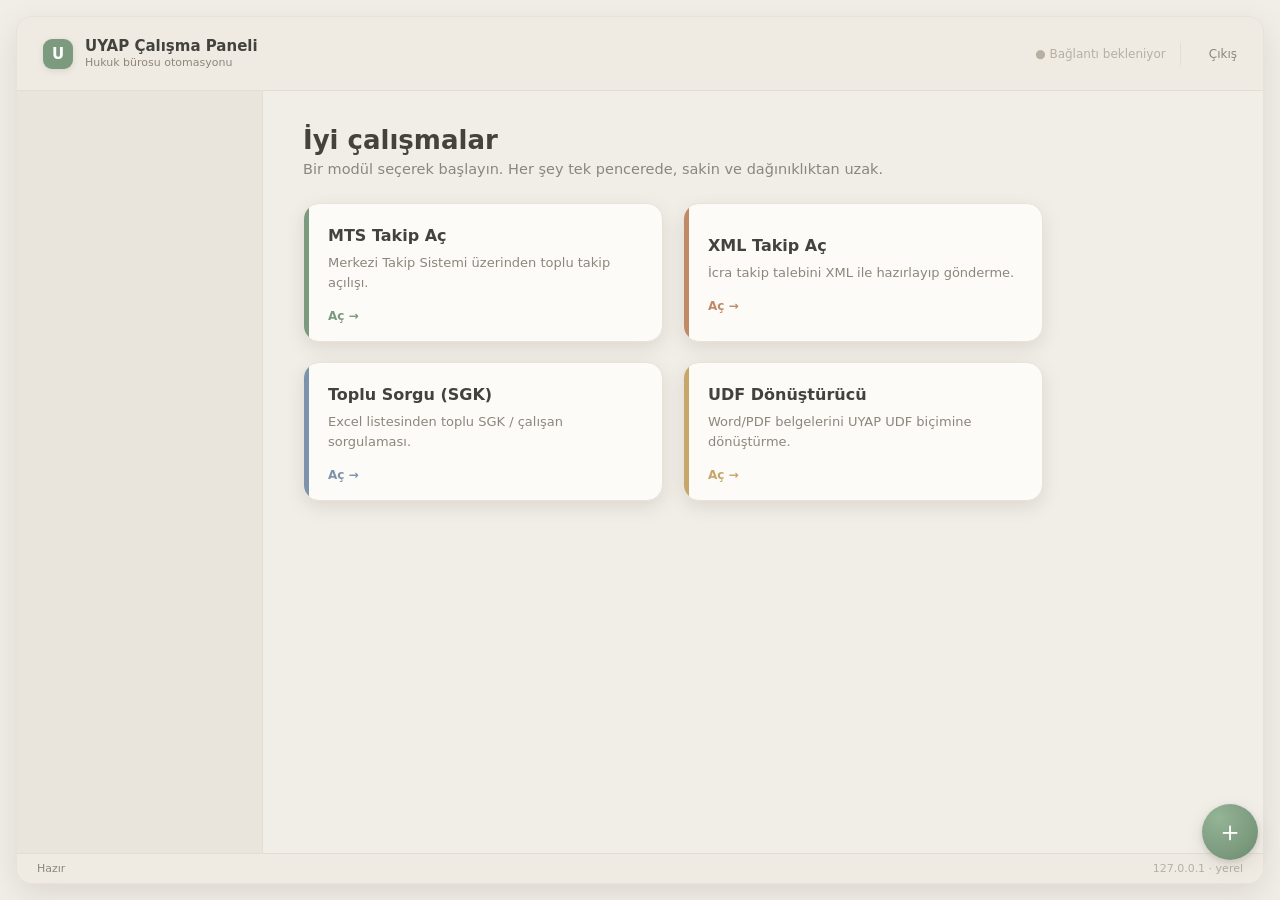
==== Panel/web/index.html @ 55a2fcea "Başlangıç yedeği: Evrak önbellek sistemine (Faz 1) geçmeden önce mevcut çalışan halin kaydı. Bu comm" ====
<!DOCTYPE html>
<html lang="tr">
<head>
<meta charset="utf-8">
<meta name="viewport" content="width=device-width, initial-scale=1">
<title>UYAP Çalışma Paneli</title>
<link rel="stylesheet" href="static/style.css">
</head>
<body>

<!-- ── Üst başlık ── -->
<div class="window">
<header class="topbar">
  <div class="brand">
    <span class="mark">U</span>
    <span class="brand-text">
      <b>UYAP Çalışma Paneli</b>
      <small>Hukuk bürosu otomasyonu</small>
    </span>
  </div>
  <div class="top-right">
    <span class="conn-chip" id="conn-chip">● Bağlantı bekleniyor</span>
    <span class="top-sep"></span>
    <span class="top-user" id="top-user"></span>
    <a class="top-logout" id="logout">Çıkış</a>
  </div>
</header>

<div class="app">
  <!-- ── Sol gezinme (katlanır ağaç) ──
       İçeriği app.js mağaza kataloğundan DİNAMİK kurar: sahip olunan app
       yaprakları (üstte, gruplara yerleşir) + çekirdek üçlü (altta, her zaman:
       UYAP Bağlantısı, Uygulama Mağazası, Ayarlar). Masaüstüyle aynı sahiplik
       dosyasını paylaşır. -->
  <aside class="sidebar">
    <nav class="nav" id="nav"></nav>
  </aside>

  <!-- ── İçerik ── -->
  <main class="content">

    <!-- Pano -->
    <section class="panel active" data-panel="pano">
      <h1 class="h1">İyi çalışmalar</h1>
      <p class="sub">Bir modül seçerek başlayın. Her şey tek pencerede, sakin ve dağınıklıktan uzak.</p>
      <div class="cards">
        <button class="card accent-sage" data-target="mts">
          <h3>MTS Takip Aç</h3>
          <p>Merkezi Takip Sistemi üzerinden toplu takip açılışı.</p>
          <span class="open">Aç →</span>
        </button>
        <button class="card accent-clay" data-target="xml">
          <h3>XML Takip Aç</h3>
          <p>İcra takip talebini XML ile hazırlayıp gönderme.</p>
          <span class="open">Aç →</span>
        </button>
        <button class="card accent-blue" data-target="sgk">
          <h3>Toplu Sorgu (SGK)</h3>
          <p>Excel listesinden toplu SGK / çalışan sorgulaması.</p>
          <span class="open">Aç →</span>
        </button>
        <button class="card accent-gold" data-target="udf">
          <h3>UDF Dönüştürücü</h3>
          <p>Word/PDF belgelerini UYAP UDF biçimine dönüştürme.</p>
          <span class="open">Aç →</span>
        </button>
      </div>
    </section>

    <!-- UYAP Bağlantısı -->
    <section class="panel" data-panel="baglanti">
      <h1 class="h1">UYAP Bağlantısı</h1>
      <p class="sub">E-imza ile UYAP oturumunu paylaşın ya da bir ofise bağlanın.
        Oturum sunucuda 127.0.0.1:8800 üzerinde sunulur.</p>

      <div class="conn-grid">
        <div class="conn-card">
          <span class="legend">Ofis</span>
          <h3>Bağlantı Paylaş</h3>
          <div class="conn-card-body">
            <label>E-imza PIN kodu</label>
            <input type="password" id="conn-pin" autocomplete="off">
            <label style="display:flex;align-items:center;gap:7px;font-size:12px;cursor:pointer;margin-top:2px">
              <input type="checkbox" id="conn-save-pin" style="margin:0">
              PIN'i bu bilgisayarda kaydet — panel açılınca paylaşım otomatik başlasın
            </label>
          </div>
          <div class="conn-card-actions">
            <button class="conn-btn" id="conn-share">Bağlantıyı Paylaş</button>
            <button class="conn-btn ghost" id="conn-share-browser" disabled>Tarayıcıyı Aç (Kendim Gir)</button>
            <div class="conn-status" id="conn-share-status">● Paylaşım durduruldu</div>
          </div>
        </div>

        <div class="conn-card">
          <span class="legend">İstemci</span>
          <h3>Bağlantı Al</h3>
          <div class="conn-card-body">
            <p class="conn-hint">Ofise bağlanmak için kullanın; yerel ya da dış ağ otomatik seçilir.</p>
          </div>
          <div class="conn-card-actions">
            <button class="conn-btn" id="conn-receive">Bağlantıyı Al</button>
            <button class="conn-btn ghost" id="conn-receive-browser" disabled>Tarayıcıyı Aç</button>
            <div class="conn-status" id="conn-receive-status">● Bağlantı yok</div>
          </div>
        </div>
      </div>

      <div class="conn-state" id="conn-state" data-state="idle">
        <span class="conn-state-dot"></span>
        <div class="conn-state-body">
          <strong id="conn-state-title">Bağlantı bekleniyor</strong>
          <span id="conn-state-sub">Paylaşmak ya da bir ofise bağlanmak için yukarıdan bir işlem başlatın.</span>
        </div>
      </div>
    </section>

    <!-- MTS Takip Açma -->
    <section class="panel" data-panel="mts">
      <h1 class="h1">MTS Takip Açma</h1>
      <p class="sub">Merkezi Takip Sistemi üzerinden toplu icra takibi açılışı — panelin
        UYAP bağlantısı üzerinden (tarayıcısız). “UYAP Bağlantısı” (Paylaş/Al) açık olmalıdır.</p>
      <p class="conn-hint" id="mts-conn">● Bağlantı kontrol ediliyor…</p>

      <!-- kaynak (XML/Excel) seçim barı -->
      <div class="sgk-toolbar">
        <label class="conn-btn inline" for="mts-file">📂 XML / Excel Seç</label>
        <input type="file" id="mts-file" accept=".xml,.xlsx,.xls" hidden>
        <button class="conn-btn ghost inline" id="mts-kaldir">Kaldır</button>
        <span class="conn-status" id="mts-kaynak">Henüz dosya seçilmedi.</span>
        <span class="conn-status" id="mts-ozet" style="margin-left:auto"></span>
      </div>

      <!-- mod + il/adliye + dayanak -->
      <div class="conn-card mts-ayar">
        <span class="legend">Çalışma Modu</span>
        <div class="mts-modlar" id="mts-modlar">
          <label class="icra-radio"><input type="radio" name="mts-mod" value="yok" checked> ⚡ Otomatik</label>
          <label class="icra-radio"><input type="radio" name="mts-mod" value="tek_tek"> 👁 Tek Tek Onay</label>
          <label class="icra-radio"><input type="radio" name="mts-mod" value="toplu"> 🗂 Toplu Onay</label>
        </div>
        <div class="icra-row" style="margin-top:10px">
          <label class="icra-k">İl</label>
          <input type="text" id="mts-il" class="icra-inp" value="İzmir">
          <label class="icra-k">Adliye</label>
          <input type="text" id="mts-adliye" class="icra-inp" value="İzmir">
          <label class="conn-btn ghost inline" for="mts-dayanak-file">📁 Dayanak PDF’leri</label>
          <input type="file" id="mts-dayanak-file" accept=".pdf" multiple hidden>
          <span class="conn-status" id="mts-dayanak"></span>
        </div>
        <div class="sgk-toolbar" style="margin-top:10px">
          <button class="conn-btn inline" id="mts-baslat" disabled>▶ Seçili Takipleri Aç</button>
          <button class="conn-btn ghost inline" id="mts-durdur" disabled>⏹ Durdur</button>
          <span class="conn-status" id="mts-durum"></span>
        </div>
      </div>

      <!-- onay çubuğu (tek_tek / toplu) -->
      <div class="conn-card mts-onay" id="mts-onay" hidden>
        <div id="mts-onay-mesaj" class="mts-onay-mesaj"></div>
        <div id="mts-onay-btns" class="mts-onay-btns"></div>
      </div>

      <!-- üç sütun -->
      <div class="mts-cols">
        <div class="conn-card mts-col">
          <h3>🧾 Alacaklılar & Vekaletler</h3>
          <p class="conn-hint">Satıra tıkla → vekalet ata.</p>
          <table class="sgk-table mts-tv"><thead><tr><th>Alacaklı</th><th>Tk</th><th>Vekalet</th><th>Day.</th></tr></thead>
            <tbody id="mts-alacakli"></tbody></table>
        </div>
        <div class="conn-card mts-col">
          <h3 id="mts-bekleyen-baslik">⏳ Bekleyen (0)</h3>
          <div class="sgk-toolbar" style="margin:0 0 6px">
            <button class="conn-btn ghost inline" id="mts-hepsi">☑ Hepsi</button>
            <button class="conn-btn ghost inline" id="mts-hicbiri">☐ Hiçbiri</button>
          </div>
          <table class="sgk-table mts-tv"><thead><tr><th>✓</th><th>Takip</th></tr></thead>
            <tbody id="mts-bekleyen"></tbody></table>
        </div>
        <div class="conn-card mts-col">
          <h3 id="mts-acilan-baslik">✓ Açılan (0)</h3>
          <p class="conn-hint">Açıldıkça/atlandıkça buraya geçer.</p>
          <table class="sgk-table mts-tv"><thead><tr><th>Durum</th><th>Takip</th></tr></thead>
            <tbody id="mts-acilan"></tbody></table>
        </div>
      </div>

      <!-- detay -->
      <div class="conn-card mts-detay">
        <h3 id="mts-detay-baslik">Takip Ayrıntısı</h3>
        <div id="mts-detay-bilgi" class="mts-detay-bilgi">Bir takip seçin.</div>
        <div class="mts-detay-tablolar">
          <div>
            <b>Borçlular</b>
            <table class="sgk-table mts-tv"><thead><tr><th>Ad</th><th>Soyad</th><th>Kimlik/Vergi</th></tr></thead>
              <tbody id="mts-borclu"></tbody></table>
          </div>
          <div>
            <b>Alacak Kalemleri</b>
            <table class="sgk-table mts-tv"><thead><tr><th>Alacak Adı</th><th>Tutar</th><th>Faiz Oranı</th><th>Faiz Türü</th></tr></thead>
              <tbody id="mts-kalem"></tbody></table>
          </div>
        </div>
      </div>

      <div class="logbox" id="mts-log"></div>
    </section>

    <section class="panel" data-panel="xml"></section>

    <!-- İcra · Dosyalarım (Dosya Sorgulama) -->
    <section class="panel" data-panel="icra_dosyalarim">
      <h1 class="h1">İcra · Dosyalarım</h1>
      <p class="sub">UYAP Dosya Sorgulama (İcra · İcra Dairesi). İstekler yerel ofis
        bağlantısı üzerinden gönderilir; “UYAP Bağlantısı” açık olmalıdır.</p>

      <!-- üst kriter çubuğu: Durum + Açılış Tarih Aralığı -->
      <div class="conn-card icra-criteria">
        <div class="icra-row">
          <label class="icra-k">Durum</label>
          <select id="icra-durum"></select>
          <label class="icra-k">Açılış Tarihi</label>
          <input type="text" id="icra-tarih-bas" class="icra-inp" placeholder="GG.AA.YYYY">
          <span class="icra-dash">–</span>
          <input type="text" id="icra-tarih-bit" class="icra-inp" placeholder="GG.AA.YYYY">
        </div>

        <!-- Taraf ile Ara (gerçek kişi / kurum) -->
        <div class="icra-row icra-taraf">
          <label class="icra-k">Taraf ile Ara</label>
          <label class="icra-radio"><input type="radio" name="icra-taraf-tur" value="gercek" checked> Gerçek Kişi</label>
          <label class="icra-radio"><input type="radio" name="icra-taraf-tur" value="kurum"> Kurum</label>
          <span class="icra-taraf-grp" id="icra-taraf-kisi">
            <input type="text" id="icra-taraf-ad" class="icra-inp" placeholder="Ad">
            <input type="text" id="icra-taraf-soyad" class="icra-inp" placeholder="Soyad">
            <input type="text" id="icra-taraf-tckn" class="icra-inp" placeholder="TCKN">
          </span>
          <span class="icra-taraf-grp" id="icra-taraf-kurum" hidden>
            <input type="text" id="icra-taraf-kurum-ad" class="icra-inp wide" placeholder="Kurum Adı">
            <input type="text" id="icra-taraf-vergi" class="icra-inp" placeholder="Vergi No">
            <input type="text" id="icra-taraf-mersis" class="icra-inp" placeholder="MERSİS">
          </span>
        </div>
      </div>

      <div class="sgk-toolbar">
        <button class="conn-btn inline" id="icra-sorgula">Sorgula</button>
        <button class="conn-btn ghost inline" id="icra-temizle">Temizle</button>
        <span class="conn-status" id="icra-status"></span>
        <span class="conn-status" id="icra-sayac" style="margin-left:auto"></span>
      </div>

      <p class="conn-hint">Başlık altındaki kutulara yazarak sonuçları anında daraltın;
        Enter ya da “Sorgula” ile UYAP’tan yeniden çekersiniz.</p>

      <div class="sgk-tablewrap">
        <table class="sgk-table" id="icra-table">
          <thead>
            <tr id="icra-head"></tr>
            <tr id="icra-filter-row"></tr>
          </thead>
          <tbody id="icra-body"></tbody>
        </table>
      </div>

      <div class="logbox" id="icra-log"></div>
    </section>

    <!-- UYAP Oturum Kaydı (Logger) -->
    <section class="panel" data-panel="logger">
      <h1 class="h1">UYAP Oturum Kaydı</h1>
      <p class="sub">Tarayıcı, panelin açtığı UYAP bağlantısına bağlanır (ayrı giriş gerekmez).
        UYAP’ı normal kullandıkça tüm tıklamalar ve ağ trafiği kaydedilir — endpoint
        çözümlemesi ve modül üretimi için.</p>

      <div class="sgk-toolbar">
        <button class="conn-btn inline" id="lg-baslat">Başlat</button>
        <button class="conn-btn ghost inline" id="lg-durdur" disabled>Durdur</button>
        <button class="conn-btn ghost inline" id="lg-temizle">Günlüğü Temizle</button>
        <span class="conn-status" id="lg-durum">● Hazır</span>
      </div>

      <div class="lg-tabs">
        <button class="lg-tab active" data-tab="gunluk">Canlı Günlük</button>
        <button class="lg-tab" data-tab="inceleme">Endpoint İnceleme</button>
      </div>

      <!-- Canlı Günlük -->
      <div class="lg-pane" data-pane="gunluk">
        <div class="logbox" id="lg-log" style="min-height:280px"></div>
        <p class="conn-hint" id="lg-klasor"></p>
      </div>

      <!-- Endpoint İnceleme -->
      <div class="lg-pane" data-pane="inceleme" hidden>
        <div class="sgk-toolbar">
          <button class="conn-btn ghost inline" id="lg-yenile">Yenile</button>
          <button class="conn-btn ghost inline" id="lg-sifirla">Kayıtları Sıfırla</button>
          <button class="conn-btn inline" id="lg-session">Tüm session’u modüle çevir</button>
        </div>
        <div class="lg-inceleme">
          <div class="conn-card lg-eplist">
            <b>Yakalanan Endpointler</b>
            <ul id="lg-ep-list"></ul>
          </div>
          <div class="lg-detay">
            <p class="conn-hint">İSTEK — kullanıcı ne verir? (Kova’ya tıkla: 🔒↔✏️↔⚙️ · Parametre’ye tıkla: adlandır)</p>
            <div class="sgk-tablewrap">
              <table class="sgk-table" id="lg-istek"><thead><tr id="lg-istek-head"></tr></thead><tbody id="lg-istek-body"></tbody></table>
            </div>
            <p class="conn-hint" style="margin-top:10px">YANIT — modül ekranında ne gösterilsin? (Göster’e tıkla: ☑↔☐ · Başlık’a tıkla: yeniden adlandır)</p>
            <div class="sgk-tablewrap">
              <table class="sgk-table" id="lg-yanit"><thead><tr><th>Yanıt Alanı</th><th>Örnek Değer</th><th>Göster?</th><th>Ekran Başlığı</th></tr></thead><tbody id="lg-yanit-body"></tbody></table>
            </div>
            <div class="sgk-toolbar" style="margin-top:10px">
              <button class="conn-btn inline" id="lg-uret" disabled>Bu endpoint’ten taslak üret</button>
              <span class="conn-status" id="lg-uret-durum"></span>
            </div>
          </div>
        </div>
      </div>
    </section>

    <section class="panel" data-panel="dava"></section>
    <section class="panel" data-panel="arabuluculuk"></section>
    <section class="panel" data-panel="rapor_performans"></section>
    <section class="panel" data-panel="rapor_gelismeler"></section>
    <section class="panel" data-panel="rapor_toplu"></section>
    <section class="panel" data-panel="grup_olustur"></section>
    <section class="panel" data-panel="grup_duzenle"></section>
    <section class="panel" data-panel="bana_atanan"></section>
    <section class="panel" data-panel="benim_atadiklarim"></section>

    <!-- SGK Sorgu -->
    <section class="panel" data-panel="sgk">
      <h1 class="h1">SGK Sorgu</h1>
      <p class="sub">Excel listesindeki dosyalar için toplu SGK sorgusu. Sonuçlar kök dosyaya
        değil, sunucuda “…_yapilanlar.xlsx” dosyasına yazılır; “İndir” ile alabilirsiniz.
        UYAP istekleri için “UYAP Bağlantısı” açık olmalı.</p>

      <div class="sgk-toolbar">
        <label class="conn-btn inline" for="sgk-file">Excel Yükle</label>
        <input type="file" id="sgk-file" accept=".xlsx,.xlsm" hidden>
        <button class="conn-btn ghost inline" id="sgk-start" disabled>Sorgula</button>
        <button class="conn-btn ghost inline" id="sgk-retry" disabled>Hatalıları Tekrar Dene</button>
        <button class="conn-btn ghost inline" id="sgk-pause" disabled>Duraklat</button>
        <button class="conn-btn ghost inline" id="sgk-stop" disabled>Durdur</button>
        <a class="conn-btn ghost inline" id="sgk-download" href="api/sgk/download">İndir</a>
        <span class="conn-status" id="sgk-status"></span>
      </div>

      <div class="sgk-queries" id="sgk-queries"></div>

      <div class="sgk-filter">
        <input type="text" id="sgk-filter" placeholder="Filtre (içerir)…">
      </div>

      <div class="sgk-main">
        <div class="sgk-tablewrap">
          <table class="sgk-table" id="sgk-table">
            <thead><tr id="sgk-head"></tr></thead>
            <tbody id="sgk-body"></tbody>
          </table>
        </div>
        <div class="sgk-detail">
          <div class="detail-title">Hücre Detayı (hücreye tıklayın)</div>
          <pre id="sgk-detail"></pre>
        </div>
      </div>

      <div class="logbox" id="sgk-log"></div>
    </section>

    <!-- UDF İşlemleri -->
    <section class="panel" data-panel="udf">
      <div class="udf-head">
        <div>
          <h1 class="h1">UDF İşlemleri</h1>
          <p class="sub">Word/PDF belgelerini UYAP UDF biçimine dönüştürün ya da hazır bir UDF'i
            e-imza ile imzalayın. İmzalama, e-imza kartının sunucu makinesinde takılı olmasını gerektirir.</p>
        </div>
        <button class="conn-btn ghost inline" id="udf-card-open">⚙ Akıllı Kart Ayarları</button>
      </div>

      <div class="conn-grid">
        <!-- Sol kart: Dönüştür (+imzala) -->
        <div class="conn-card">
          <span class="legend">Belge → UDF</span>
          <h3>Dönüştür</h3>
          <label>Giriş belgesi (.docx, .doc, .pdf)</label>
          <input type="file" id="udf-file" accept=".docx,.doc,.pdf">
          <p class="conn-hint" id="udf-fileinfo">Dosya seçilmedi.</p>
          <div class="udf-actions">
            <button class="conn-btn inline" id="udf-sign">Dönüştür ve İmzala</button>
            <button class="conn-btn ghost inline" id="udf-convert">Sadece Dönüştür</button>
          </div>
        </div>

        <!-- Sağ kart: hazır UDF'i imzala (sürükle-bırak) -->
        <div class="conn-card">
          <span class="legend">Hazır UDF</span>
          <h3>İmzala</h3>
          <div class="drop-zone" id="udf-drop">
            <input type="file" id="udf-sign-file" accept=".udf" hidden>
            <span class="drop-ico">⤓</span>
            <span class="drop-text" id="udf-drop-text">UDF dosyasını buraya sürükleyin<br>veya tıklayıp seçin</span>
          </div>
          <div class="udf-actions">
            <button class="conn-btn inline" id="udf-signudf">UDF'i İmzala</button>
          </div>
        </div>
      </div>

      <div class="section-head">
        <h3 class="block-title">İşlem Günlüğü ve Doğrulama Raporu</h3>
        <button class="link-btn" id="udf-clear">Temizle</button>
      </div>
      <div class="logbox" id="udf-log"></div>
      <span class="conn-status" id="udf-status"></span>
    </section>

    <!-- Uygulama Mağazası -->
    <section class="panel" data-panel="magaza">
      <div class="panel-head">
        <h1 class="h1">Uygulama Mağazası</h1>
      </div>
      <p class="sub">İhtiyacınız olan özelliği etkinleştirin; sol menüye anında eklenir.
        İstemediğinizde kaldırın — çekirdek (UYAP Bağlantısı, Mağaza, Ayarlar) her zaman
        kalır. Etkinleştirme masaüstü uygulamayla paylaşılır.</p>
      <div class="store-grid" id="store-grid"></div>
    </section>

    <!-- Ayarlar -->
    <section class="panel" data-panel="ayarlar">
      <div class="panel-head">
        <h1 class="h1">Ayarlar</h1>
      </div>
      <p class="sub">Tercihler bu bilgisayarda güvenle saklanır ve masaüstü uygulamayla paylaşılır.</p>

      <div class="conn-card set-card">
        <span class="legend">Bağlantı</span>
        <h3>Program açıldığında UYAP bağlantısı</h3>
        <p class="conn-hint">Giriş yaptığınızda otomatik olarak hangi bağlantının kurulacağını seçin.</p>

        <div class="set-options" id="set-auto">
          <label class="set-opt">
            <input type="radio" name="auto_connect" value="off">
            <span class="set-opt-body">
              <b>Kapalı</b>
              <small>Giriş yaptığınızda bağlantı kurulmaz; gerektiğinde elle başlatırsınız.</small>
            </span>
          </label>
          <label class="set-opt">
            <input type="radio" name="auto_connect" value="share">
            <span class="set-opt-body">
              <b>Bağlantıyı Paylaş (Ofis · e-imza)</b>
              <small>Girişte e-imza oturumu paylaşılır. Kayıtlı E-imza PIN kodu gerekir
                (UYAP Bağlantısı ekranında bir kez kaydedilir).</small>
            </span>
          </label>
          <label class="set-opt">
            <input type="radio" name="auto_connect" value="receive">
            <span class="set-opt-body">
              <b>Bağlantıyı Al (İstemci)</b>
              <small>Girişte ofise istemci olarak bağlanılır. PIN gerekmez.</small>
            </span>
          </label>
        </div>
        <span class="conn-status" id="set-status"></span>
      </div>
    </section>

  </main>
</div>

<!-- ── Durum çubuğu ── -->
<footer class="statusbar">
  <span id="status">Hazır</span>
  <span class="muted">127.0.0.1 · yerel</span>
</footer>

<!-- ── Akıllı Kart Ayarları (açılır pencere / modal) ── -->
<div class="modal-overlay" id="udf-card-modal" hidden>
  <div class="modal-card">
    <span class="legend">E-İmza</span>
    <h3>Akıllı Kart Ayarları</h3>
    <p class="conn-hint">İmzalama işlemleri için PKCS#11 sürücüsü ve kart PIN'i.</p>
    <label>PKCS#11 DLL yolu</label>
    <input type="text" id="udf-dll" list="udf-dll-list" placeholder="otomatik bulunur" autocomplete="off">
    <datalist id="udf-dll-list"></datalist>
    <label>Kart PIN kodu</label>
    <input type="password" id="udf-pin" autocomplete="off">
    <div class="modal-actions">
      <button class="conn-btn ghost inline" id="udf-card-close">Kapat</button>
      <button class="conn-btn inline" id="udf-card-ok">Tamam</button>
    </div>
  </div>
</div>

<!-- ── Sağ alt hızlı menü: ana topa tıkla → 4 renkli kısayol topu açılır ── -->
<div id="fab" aria-label="Hızlı menü">
  <button class="fab-item i1 c1" type="button" data-act="1" title="Kısayol 1">
    <span class="ico">①</span><span class="lbl">Kısayol 1</span></button>
  <button class="fab-item i2 c2" type="button" data-act="2" title="Kısayol 2">
    <span class="ico">②</span><span class="lbl">Kısayol 2</span></button>
  <button class="fab-item i3 c3" type="button" data-act="3" title="Kısayol 3">
    <span class="ico">③</span><span class="lbl">Kısayol 3</span></button>
  <button class="fab-item i4 c4" type="button" data-act="4" title="Kısayol 4">
    <span class="ico">④</span><span class="lbl">Kısayol 4</span></button>
  <button class="fab-main" id="fab-main" type="button" aria-expanded="false" aria-label="Menü">
    <span class="ico">＋</span></button>
</div>
</div>

<script>
  // Sağ alt hızlı menü (FAB). Kısayol eylemleri şimdilik YER TUTUCUDUR;
  // her topun işini aşağıdaki "fabActions" içine yazın.
  (function () {
    var fab = document.getElementById("fab");
    var mainBtn = document.getElementById("fab-main");
    if (!fab || !mainBtn) return;

    var fabActions = {
      "1": function () { console.log("[kısayol 1] tıklandı"); },
      "2": function () { console.log("[kısayol 2] tıklandı"); },
      "3": function () { console.log("[kısayol 3] tıklandı"); },
      "4": function () { console.log("[kısayol 4] tıklandı"); }
    };

    function closeFab() {
      fab.classList.remove("open");
      mainBtn.setAttribute("aria-expanded", "false");
    }
    mainBtn.addEventListener("click", function (e) {
      e.stopPropagation();
      var open = fab.classList.toggle("open");
      mainBtn.setAttribute("aria-expanded", open ? "true" : "false");
    });
    Array.prototype.forEach.call(fab.querySelectorAll(".fab-item"), function (btn) {
      btn.addEventListener("click", function (e) {
        e.stopPropagation();
        var act = btn.getAttribute("data-act");
        if (fabActions[act]) { try { fabActions[act](); } catch (err) { console.error(err); } }
        closeFab();
      });
    });
    document.addEventListener("click", function (e) { if (!fab.contains(e.target)) closeFab(); });
    document.addEventListener("keydown", function (e) { if (e.key === "Escape") closeFab(); });
  })();
</script>

<script src="static/app.js"></script>
<script src="static/conn.js"></script>
<script src="static/udf.js"></script>
<script src="static/sgk.js"></script>
<script src="static/icra.js"></script>
<script src="static/mts.js"></script>
<script src="static/logger.js"></script>
<script src="static/uretilmis.js"></script>
<script src="static/settings.js"></script>
</body>
</html>
---- Panel/web/static/style.css ----
/* ─────────────────────────────────────────────────────────────
   UYAP Çalışma Paneli — web kabuğu
   Sakin, ılık-nötr zemin + soft renkli vurgular. Masaüstü paletiyle birebir.
   ───────────────────────────────────────────────────────────── */
:root{
  --bg:#F1EEE8; --sidebar:#EAE5DC; --header:#EFEBE3; --card:#FCFBF8;
  --card-edge:#E8E2D7; --shadow:rgba(96,86,66,.14);
  --ink:#43423D; --ink-soft:#8C867B; --ink-faint:#B6AFA2; --line:#E3DDD2;
  --sage:#7C9A7E; --sage-dk:#5E7D63; --sage-tint:#E4EBE0;
  --clay:#C18A66; --blue:#7C93AB; --gold:#C8A66A;
  --radius:16px;
}
*{box-sizing:border-box}
html,body{margin:0;height:100%}
body{
  background:var(--bg); color:var(--ink);
  font-family:"Segoe UI",system-ui,-apple-system,"Helvetica Neue",sans-serif;
  font-size:14px; display:flex; flex-direction:column; min-height:100vh;
  padding:16px;
}
body.login-body{padding:0}
button{font-family:inherit;cursor:pointer}
.window{
  display:flex; flex-direction:column; flex:1; min-height:0;
  background:var(--bg); border-radius:var(--radius); overflow:hidden;
  border:1px solid var(--card-edge); box-shadow:0 10px 30px var(--shadow);
  position:relative;
}

/* ── Üst başlık ── */
.topbar{
  display:flex;align-items:center;justify-content:space-between;
  height:74px;padding:0 26px;background:var(--header);
  border-bottom:1px solid var(--line);flex:none;
}
.brand{display:flex;align-items:center;gap:12px}
.mark{
  width:30px;height:30px;border-radius:9px;background:var(--sage);
  color:#fff;font-weight:600;display:flex;align-items:center;justify-content:center;
  font-size:15px;box-shadow:0 2px 6px var(--shadow);
}
.brand-text{display:flex;flex-direction:column;line-height:1.25}
.brand-text b{font-size:15px;font-weight:600}
.brand-text small{font-size:11px;color:var(--ink-soft)}
.conn-chip{font-size:12px;color:var(--gold)}
.top-right{display:flex;align-items:center;gap:14px}
.top-sep{width:1px;height:22px;background:var(--line)}
.top-user{font-size:13px;font-weight:600;color:var(--ink)}
.top-logout{font-size:12px;color:var(--ink-soft);cursor:pointer}
.top-logout:hover{color:var(--clay)}

/* ── Düzen ── */
.app{display:flex;flex:1;min-height:0}
.sidebar{
  width:246px;flex:none;background:var(--sidebar);
  border-right:1px solid var(--line);padding:14px 8px;overflow-y:auto;
}
.content{flex:1;min-width:0;overflow-y:auto;padding:34px 40px}

/* ── Gezinme (katlanır ağaç) — gruplar ve yapraklar aynı belirginlikte ── */
.nav{display:flex;flex-direction:column;gap:0;padding-bottom:14px}
.nav button{font-family:inherit}
.nav-item,.nav-group{
  display:flex;align-items:center;gap:11px;width:100%;text-align:left;
  background:none;border:none;border-left:3px solid transparent;cursor:pointer;
  color:var(--ink);font-size:14px;padding:6px 14px;
  border-radius:9px;transition:background .12s,color .12s;
}
.nav-item .dot,.nav-group .dot{
  width:8px;height:8px;border-radius:50%;background:var(--accent);
  flex:none;opacity:.9;
}
.nav-item:hover,.nav-group:hover{background:var(--card)}
.nav-item.active{
  background:var(--sage-tint);color:var(--sage-dk);font-weight:600;
  border-left-color:var(--accent);border-radius:0 9px 9px 0;
}
.chev{
  margin-left:auto;width:0;height:0;flex:none;opacity:.5;
  border-left:5px solid currentColor;border-top:4px solid transparent;
  border-bottom:4px solid transparent;transform:rotate(90deg);transition:transform .12s;
}
.nav-group.collapsed .chev{transform:rotate(0deg)}
.nav-children{display:flex;flex-direction:column;gap:0;padding-left:15px}
.nav-children.collapsed{display:none}

/* ── Sayfa başlığı ── */
.h1{font-size:26px;font-weight:600;margin:0 0 6px}
.sub{color:var(--ink-soft);font-size:14.5px;margin:0 0 26px}

/* ── Paneller ── */
.panel{display:none}
.panel.active{display:block;animation:fade .18s ease}
@keyframes fade{from{opacity:0;transform:translateY(4px)}to{opacity:1;transform:none}}

/* ── Kartlar ── */
.cards{display:grid;grid-template-columns:repeat(2,minmax(0,360px));gap:20px}
.card{
  position:relative;text-align:left;background:var(--card);
  border:1px solid var(--card-edge);border-radius:var(--radius);
  padding:22px 24px 18px;overflow:hidden;
  box-shadow:0 6px 18px var(--shadow);transition:transform .12s,box-shadow .12s;
}
.card::before{
  content:"";position:absolute;left:0;top:0;bottom:0;width:5px;
  background:var(--accent);border-radius:var(--radius) 0 0 var(--radius);
}
.card:hover{transform:translateY(-2px);box-shadow:0 10px 24px var(--shadow)}
.card h3{margin:0 0 8px;font-size:16px;font-weight:600;color:var(--ink)}
.card p{margin:0 0 16px;font-size:13px;color:var(--ink-soft);line-height:1.5}
.card .open{font-size:12px;color:var(--accent);font-weight:600}
.accent-sage{--accent:var(--sage)} .accent-clay{--accent:var(--clay)}
.accent-blue{--accent:var(--blue)} .accent-gold{--accent:var(--gold)}

/* ── Boş-durum ── */
.empty{display:flex;flex-direction:column;align-items:center;justify-content:center;
  text-align:center;padding:70px 20px;color:var(--ink-soft)}
.empty .glyph{width:64px;height:64px;border-radius:50%;background:var(--sage-tint);
  display:flex;align-items:center;justify-content:center;margin-bottom:16px}
.empty .glyph i{width:16px;height:16px;border-radius:50%;background:var(--sage)}
.empty b{color:var(--ink);font-size:15px;font-weight:600;margin-bottom:6px}
.empty p{margin:0;max-width:440px;line-height:1.55;font-size:13.5px}
.panel-head{border-bottom:1px solid var(--line);padding-bottom:16px;margin-bottom:8px}

/* ── Durum çubuğu ── */
.statusbar{
  display:flex;align-items:center;justify-content:space-between;
  height:30px;padding:0 20px;background:var(--header);
  border-top:1px solid var(--line);font-size:11px;color:var(--ink-soft);flex:none;
}
.statusbar .muted{color:var(--ink-faint)}

/* ── UYAP Bağlantısı modülü ── */
.conn-grid{display:grid;grid-template-columns:1fr 1fr;gap:18px;margin-bottom:8px;
  align-items:stretch}
.conn-card{background:var(--card);border:1px solid var(--card-edge);
  border-radius:var(--radius);padding:20px 22px;box-shadow:0 6px 18px var(--shadow);
  display:flex;flex-direction:column}
/* Üst içerik (girdi / açıklama) değişken yükseklikte olsa da, alt aksiyon
   bloğu iki kartta da aynı hizada dursun diye gövde esner, aksiyonlar dibe iner. */
.conn-card-body{flex:1 1 auto}
.conn-card-actions{margin-top:auto}
.conn-card .legend{display:inline-block;font-size:11px;color:var(--sage-dk);
  background:var(--sage-tint);padding:3px 10px;border-radius:999px;margin-bottom:12px}
.conn-card h3{margin:0 0 14px;font-size:15px;font-weight:600;color:var(--ink)}
.conn-card label{display:block;font-size:12px;color:var(--ink-soft);margin:0 0 5px}
.conn-card input{width:100%;background:#fff;border:1px solid var(--line);border-radius:9px;
  color:var(--ink);font-size:14px;padding:9px 12px;outline:none;margin-bottom:13px;
  transition:border-color .12s,box-shadow .12s}
.conn-card input:focus{border-color:var(--sage);box-shadow:0 0 0 3px var(--sage-tint)}
.conn-card input:disabled{background:var(--bg);color:var(--ink-faint)}
.conn-hint{color:var(--ink-soft);font-size:13px;line-height:1.55;margin:0 0 16px}
.conn-btn{width:100%;background:var(--sage);color:#fff;border:none;border-radius:11px;
  padding:11px;font-size:13.5px;font-weight:600;cursor:pointer;margin-bottom:8px;
  box-shadow:0 2px 6px var(--shadow);transition:background .12s,box-shadow .12s}
.conn-btn:hover{background:var(--sage-dk);box-shadow:0 3px 9px var(--shadow)}
.conn-btn.stop{background:var(--clay)}.conn-btn.stop:hover{background:#a9744f}
.conn-btn.ghost{background:var(--card);border:1px solid var(--line);color:var(--ink-soft);
  box-shadow:0 1px 4px var(--shadow)}
.conn-btn.ghost:hover{border-color:var(--sage);color:var(--ink);background:var(--sage-tint)}
.conn-btn.ghost:disabled{opacity:.5;cursor:default;border-color:var(--line);color:var(--ink-faint)}
.conn-status{font-size:12.5px;color:var(--ink-faint);margin-top:6px}
.conn-status.on{color:var(--sage-dk)}
.section-head{display:flex;align-items:center;justify-content:space-between;margin:22px 0 8px}
.block-title{margin:0;font-size:14px;font-weight:600;color:var(--ink)}
.link-btn{background:none;border:none;color:var(--ink-soft);font-size:12px;cursor:pointer}
.link-btn:hover{color:var(--clay)}
.logbox{background:#FBFAF7;border:1px solid var(--card-edge);border-radius:10px;
  font-family:Consolas,monospace;font-size:12px;color:var(--ink);padding:12px 14px;
  height:200px;overflow:auto;white-space:pre-wrap}
/* ── Görsel bağlantı durumu (günlük yerine) ── */
.conn-state{display:flex;align-items:center;gap:16px;margin-top:22px;
  padding:18px 22px;background:var(--card);border:1px solid var(--card-edge);
  border-radius:var(--radius);box-shadow:0 6px 18px var(--shadow);
  transition:border-color .3s,background .3s}
.conn-state-dot{width:14px;height:14px;border-radius:50%;flex:none;
  background:var(--ink-faint);transition:background .3s}
.conn-state-body{display:flex;flex-direction:column;gap:3px}
.conn-state-body strong{font-size:15px;font-weight:600;color:var(--ink)}
.conn-state-body span{font-size:13px;color:var(--ink-soft)}

/* bağlanılıyor — sıcak amber, nazik nabız */
.conn-state[data-state="connecting"]{border-color:var(--gold)}
.conn-state[data-state="connecting"] .conn-state-dot{background:var(--gold);
  animation:conn-pulse 1.3s ease-in-out infinite}
@keyframes conn-pulse{
  0%,100%{box-shadow:0 0 0 0 rgba(200,166,106,.45)}
  50%{box-shadow:0 0 0 8px rgba(200,166,106,0)}}

/* bağlantı kuruldu — adaçayı yeşili */
.conn-state[data-state="connected"]{border-color:var(--sage);background:var(--sage-tint)}
.conn-state[data-state="connected"] .conn-state-dot{background:var(--sage-dk)}

/* bağlantı hatası — kil tonu */
.conn-state[data-state="error"]{border-color:var(--clay)}
.conn-state[data-state="error"] .conn-state-dot{background:var(--clay)}

/* üst baştaki rozet de duruma göre renk alsın */
.conn-chip.is-connecting{color:var(--gold)}
.conn-chip.is-connected{color:var(--sage-dk)}
.conn-chip.is-error{color:var(--clay)}
.conn-chip.is-idle{color:var(--ink-faint)}

@media(max-width:820px){.conn-grid{grid-template-columns:1fr}}
.log-ok{color:var(--sage-dk)} .log-info{color:var(--blue)}

/* satır-içi düğmeler (genişliği içeriğe göre) */
.conn-btn.inline{width:auto;display:inline-flex;align-items:center;
  padding:9px 16px;margin:0;text-decoration:none;line-height:1}
a.conn-btn.inline{color:var(--ink-soft)}

/* ── UDF modülü ── */
.conn-card input[type=file]{width:100%;font-size:13px;color:var(--ink-soft);
  background:#fff;border:1px solid var(--line);border-radius:9px;padding:8px;margin-bottom:10px}
.udf-actions{display:flex;align-items:center;gap:10px;flex-wrap:wrap;margin:16px 0 0}
.udf-actions .conn-status{margin:0}
.udf-head{display:flex;align-items:flex-start;justify-content:space-between;gap:18px}
.udf-head .h1,.udf-head .sub{margin-bottom:0}
.udf-head .sub{margin-top:6px}
.udf-head>button{flex:none;margin-top:4px}

/* sürükle-bırak alanı (hazır UDF imzalama) */
.drop-zone{display:flex;flex-direction:column;align-items:center;justify-content:center;
  gap:6px;text-align:center;min-height:104px;padding:14px;cursor:pointer;
  background:#FBFAF7;border:2px dashed var(--card-edge);border-radius:12px;
  color:var(--ink-soft);font-size:13px;transition:border-color .12s,background .12s,color .12s}
.drop-zone:hover{border-color:var(--sage);color:var(--ink)}
.drop-zone.drag{border-color:var(--sage);background:var(--sage-tint);color:var(--sage-dk)}
.drop-zone.has-file{border-style:solid;border-color:var(--sage);
  background:var(--sage-tint);color:var(--sage-dk)}
.drop-zone .drop-ico{font-size:26px;line-height:1;opacity:.7}
.drop-zone .drop-text{line-height:1.45}

/* ── Açılır pencere (modal) ── */
.modal-overlay{position:fixed;inset:0;z-index:40;display:flex;align-items:center;
  justify-content:center;padding:24px;background:rgba(40,36,28,.38);
  animation:fade .15s ease}
.modal-overlay[hidden]{display:none}
.modal-card{width:420px;max-width:100%;background:var(--card);
  border:1px solid var(--card-edge);border-radius:var(--radius);
  box-shadow:0 18px 50px var(--shadow);padding:24px 26px 22px}
.modal-card .legend{display:inline-block;font-size:11px;color:var(--sage-dk);
  background:var(--sage-tint);padding:3px 10px;border-radius:999px;margin-bottom:12px}
.modal-card h3{margin:0 0 6px;font-size:16px;font-weight:600;color:var(--ink)}
.modal-card label{display:block;font-size:12px;color:var(--ink-soft);margin:0 0 5px}
.modal-card input{width:100%;background:#fff;border:1px solid var(--line);border-radius:9px;
  color:var(--ink);font-size:14px;padding:9px 12px;outline:none;margin-bottom:13px;
  transition:border-color .12s,box-shadow .12s}
.modal-card input:focus{border-color:var(--sage);box-shadow:0 0 0 3px var(--sage-tint)}
.modal-actions{display:flex;justify-content:flex-end;gap:10px;margin-top:6px}

/* ── Sağ alt hızlı menü (FAB / açılır toplar) ── */
#fab{position:fixed;right:22px;bottom:40px;z-index:30;width:56px;height:56px}
.fab-main{position:absolute;right:0;bottom:0;width:56px;height:56px;border:0;
  border-radius:50%;cursor:pointer;color:#fff;padding:0;
  background:radial-gradient(120% 120% at 30% 25%,#94b496 0%,var(--sage) 55%,var(--sage-dk) 100%);
  box-shadow:0 6px 18px var(--shadow),0 2px 6px rgba(0,0,0,.12);
  transition:transform .3s cubic-bezier(.34,1.56,.64,1),box-shadow .2s;
  display:flex;align-items:center;justify-content:center}
.fab-main:hover{box-shadow:0 9px 24px var(--shadow)}
.fab-main:active{transform:scale(.93)}
.fab-main .ico{font-size:28px;line-height:1;transition:transform .3s cubic-bezier(.34,1.56,.64,1)}
#fab.open .fab-main .ico{transform:rotate(135deg)}
.fab-item{position:absolute;right:6px;bottom:6px;width:44px;height:44px;border:0;
  border-radius:50%;cursor:pointer;color:#fff;padding:0;font-size:18px;
  box-shadow:0 4px 13px var(--shadow),0 2px 5px rgba(0,0,0,.12);
  display:flex;align-items:center;justify-content:center;
  opacity:0;transform:translateY(6px) scale(.4);pointer-events:none;
  transition:transform .34s cubic-bezier(.34,1.56,.64,1),opacity .22s ease}
#fab.open .fab-item{opacity:1;pointer-events:auto}
#fab.open .fab-item.i1{transform:translateY(-64px)  scale(1);transition-delay:.03s}
#fab.open .fab-item.i2{transform:translateY(-122px) scale(1);transition-delay:.07s}
#fab.open .fab-item.i3{transform:translateY(-180px) scale(1);transition-delay:.11s}
#fab.open .fab-item.i4{transform:translateY(-238px) scale(1);transition-delay:.15s}
.fab-item.c1{background:radial-gradient(120% 120% at 30% 25%,#94a8bd,var(--blue))}
.fab-item.c2{background:radial-gradient(120% 120% at 30% 25%,#d7bb84,var(--gold))}
.fab-item.c3{background:radial-gradient(120% 120% at 30% 25%,#d4a585,var(--clay))}
.fab-item.c4{background:radial-gradient(120% 120% at 30% 25%,#b6a4d8,#9B8AC4)}
.fab-item .lbl{position:absolute;right:54px;top:50%;transform:translateY(-50%);
  white-space:nowrap;background:rgba(40,36,28,.9);color:#fff;font-size:12px;
  padding:5px 9px;border-radius:7px;opacity:0;pointer-events:none;transition:opacity .15s}
.fab-item:hover .lbl{opacity:1}

/* ── SGK modülü ── */
.sgk-toolbar{display:flex;align-items:center;gap:8px;flex-wrap:wrap;margin-bottom:6px}
.sgk-toolbar .conn-status{margin:0 0 0 auto}
.sgk-queries{display:flex;align-items:center;flex-wrap:wrap;gap:8px;margin:10px 0}
.sgk-queries .q-label{font-size:12px;color:var(--ink-soft);margin-right:4px}
.q-chip{display:inline-flex;align-items:center;gap:6px;font-size:12.5px;color:var(--ink);
  background:var(--card);border:1px solid var(--card-edge);border-radius:999px;
  padding:4px 11px;cursor:pointer}
.q-chip input{margin:0}
.sgk-filter{margin:4px 0 10px}
.sgk-filter input{width:280px;max-width:100%;background:#fff;border:1px solid var(--line);
  border-radius:9px;color:var(--ink);font-size:13.5px;padding:8px 12px;outline:none}
.sgk-filter input:focus{border-color:var(--sage);box-shadow:0 0 0 3px var(--sage-tint)}
.sgk-main{display:flex;gap:14px;align-items:stretch;height:420px;margin-bottom:12px}
.sgk-tablewrap{flex:1;min-width:0;overflow:auto;background:var(--card);
  border:1px solid var(--card-edge);border-radius:12px}
.sgk-table{border-collapse:collapse;width:100%;font-size:12.5px}
.sgk-table th{position:sticky;top:0;background:var(--sidebar);color:var(--ink);
  text-align:left;font-weight:600;padding:8px 10px;border-bottom:1px solid var(--line);
  white-space:nowrap;z-index:1}
.sgk-table td{padding:7px 10px;border-bottom:1px solid var(--line);color:var(--ink);
  max-width:240px;overflow:hidden;text-overflow:ellipsis;white-space:nowrap;cursor:pointer}
.sgk-table tbody tr:hover{background:#F7F4EE}
.sgk-table tr.tamam{background:var(--sage-tint)}
.sgk-table tr.sirket{background:#EFEFEA;color:var(--ink-soft)}
.sgk-detail{width:320px;flex:none;display:flex;flex-direction:column;
  background:#FBFAF7;border:1px solid var(--card-edge);border-radius:12px;padding:12px 14px}
.sgk-detail .detail-title{font-size:12px;color:var(--ink-soft);margin-bottom:8px}
.sgk-detail pre{flex:1;margin:0;overflow:auto;white-space:pre-wrap;
  font-family:Consolas,monospace;font-size:12px;color:var(--ink)}
#sgk-log{height:120px}
@media(max-width:820px){.sgk-main{flex-direction:column;height:auto}
  .sgk-detail{width:auto}}

/* ── Giriş ekranı ── */
.login-body{display:block}
.login-wrap{min-height:100vh;display:flex;align-items:center;justify-content:center;padding:24px}
.login-card{
  width:392px;max-width:100%;background:var(--card);
  border:1px solid var(--card-edge);border-radius:var(--radius);
  box-shadow:0 14px 40px var(--shadow);padding:36px 36px 34px;
}
.login-brand{display:flex;align-items:center;gap:11px;margin-bottom:12px}
.login-brand b{font-size:16px;font-weight:600;color:var(--ink)}
.login-hint{color:var(--ink-soft);font-size:14px;margin:0 0 22px}
.login-card label{display:block;font-size:12px;color:var(--ink-soft);margin:0 0 5px}
.login-card input[type=text],.login-card input[type=password]{
  width:100%;background:#fff;border:1px solid var(--line);border-radius:9px;
  color:var(--ink);font-size:14px;padding:10px 12px;outline:none;
  transition:border-color .12s,box-shadow .12s;margin-bottom:15px;
}
.login-card input[type=text]:focus,.login-card input[type=password]:focus{
  border-color:var(--sage);box-shadow:0 0 0 3px var(--sage-tint);
}
.login-card .remember{display:flex;align-items:center;gap:8px;color:var(--ink-soft);
  font-size:13px;margin:0 0 18px;cursor:pointer}
.login-card .remember input{width:auto;margin:0}
.login-btn{
  width:100%;background:var(--sage);color:#fff;border:none;border-radius:11px;
  padding:12px;font-size:14px;font-weight:600;cursor:pointer;
  box-shadow:0 2px 7px var(--shadow);transition:background .12s,box-shadow .12s;
}
.login-btn:hover{background:var(--sage-dk);box-shadow:0 4px 11px var(--shadow)}
.login-btn:disabled{opacity:.65;cursor:default}
.login-status{min-height:18px;margin-top:14px;font-size:12.5px;text-align:center;color:var(--ink-soft)}
.login-status.err{color:var(--clay)}
.login-status.ok,.login-status.info{color:var(--sage-dk)}

/* ── Uygulama Mağazası kartları ── */
.store-grid{display:grid;grid-template-columns:repeat(2,minmax(0,1fr));gap:18px;margin-top:24px}
.store-card{display:flex;background:var(--card);border:1px solid var(--card-edge);
  border-radius:var(--radius);overflow:hidden}
.store-card .stripe{width:5px;background:var(--accent);flex:0 0 5px}
.store-card .body{flex:1 1 auto;padding:18px 20px;display:flex;flex-direction:column;gap:8px}
.store-card .top{display:flex;align-items:center;justify-content:space-between;gap:10px}
.store-card .top h3{margin:0;font-size:15px;font-weight:600;color:var(--ink)}
.store-card .badge{font-size:11.5px;white-space:nowrap}
.store-card .badge.on{color:var(--sage-dk)}
.store-card .badge.off{color:var(--ink-faint)}
.store-card .desc{margin:0;font-size:13px;color:var(--ink-soft);line-height:1.5;flex:1 1 auto}
.store-card .foot{display:flex;align-items:center;justify-content:space-between;margin-top:6px}
.store-card .price{font-size:12px;color:var(--ink-faint)}
.store-empty{color:var(--ink-soft);margin-top:24px;font-size:13.5px}

/* ── Ayarlar ── */
.set-card{max-width:680px;margin-top:24px;display:block}
.set-options{display:flex;flex-direction:column;gap:4px;margin-top:14px}
.set-opt{display:flex;align-items:flex-start;gap:11px;padding:11px 12px;border-radius:11px;
  cursor:pointer;transition:background .15s}
.set-opt:hover{background:var(--bg)}
.set-opt input{margin:3px 0 0;accent-color:var(--sage);cursor:pointer}
.set-opt-body{display:flex;flex-direction:column;gap:3px}
.set-opt-body b{font-size:13.5px;font-weight:600;color:var(--ink)}
.set-opt-body small{font-size:12.5px;color:var(--ink-faint);line-height:1.5}
#set-status{display:block;margin-top:12px}

/* ── İcra · Dosyalarım ── */
.icra-criteria{margin:6px 0 14px;padding:14px 16px}
.icra-row{display:flex;flex-wrap:wrap;align-items:center;gap:8px}
.icra-row + .icra-row{margin-top:10px;padding-top:10px;border-top:1px solid var(--line)}
.icra-k{font-size:12.5px;font-weight:600;color:var(--sage-dk,var(--sage));margin-right:2px}
.icra-inp{padding:6px 9px;border:1px solid var(--line);border-radius:8px;font:inherit;
  font-size:13px;color:var(--ink);background:#fff;width:120px}
.icra-inp.wide{width:220px}
.icra-inp:focus{outline:none;border-color:var(--sage)}
.icra-dash{color:var(--ink-faint)}
.icra-radio{font-size:13px;color:var(--ink);display:inline-flex;align-items:center;gap:4px;cursor:pointer}
.icra-radio input{accent-color:var(--sage);cursor:pointer}
.icra-taraf-grp{display:inline-flex;flex-wrap:wrap;gap:8px;align-items:center}
#icra-durum{padding:6px 9px;border:1px solid var(--line);border-radius:8px;font:inherit;
  font-size:13px;color:var(--ink);background:#fff}
.icra-colbox{width:100%;box-sizing:border-box;padding:4px 7px;border:1px solid var(--line);
  border-radius:6px;font:inherit;font-size:12.5px;color:var(--ink);background:#fff}
.icra-colbox:focus{outline:none;border-color:var(--sage)}
#icra-table thead tr:nth-child(2) th{padding-top:0;padding-bottom:6px}

/* ── MTS Takip Açma ── */
.mts-ayar{margin:6px 0 14px;padding:14px 16px}
.mts-modlar{display:flex;flex-wrap:wrap;gap:18px;margin-top:8px}
.mts-onay{margin:0 0 14px;padding:12px 16px;border-color:var(--sage);background:var(--sage-tint,#eef3ec)}
.mts-onay-mesaj{white-space:pre-line;font-size:13px;color:var(--ink);margin-bottom:8px}
.mts-onay-btns{display:flex;flex-wrap:wrap;gap:8px}
.mts-cols{display:grid;grid-template-columns:3fr 4fr 4fr;gap:10px;margin:6px 0 14px}
.mts-col{padding:12px 14px}
.mts-col h3{margin:0 0 4px;font-size:13.5px}
.mts-tv{width:100%;font-size:12.5px}
.mts-tv th{font-size:12px}
.mts-detay{margin:0 0 14px;padding:14px 16px}
.mts-detay-bilgi{white-space:pre-line;font-size:13px;color:var(--ink);margin:8px 0}
.mts-detay-tablolar{display:grid;grid-template-columns:1fr 1fr;gap:12px}
.mts-detay-tablolar b{font-size:12.5px;color:var(--ink-soft,var(--ink))}

/* ── Logger (Oturum Kaydı) ── */
.lg-tabs{display:flex;gap:4px;margin:8px 0 12px;border-bottom:1px solid var(--line)}
.lg-tab{padding:7px 16px;border:none;background:none;font:inherit;font-size:13px;font-weight:600;
  color:var(--ink-faint);cursor:pointer;border-bottom:2px solid transparent}
.lg-tab.active{color:var(--ink);border-bottom-color:var(--sage)}
.lg-inceleme{display:grid;grid-template-columns:240px 1fr;gap:12px;margin-top:10px}
.lg-eplist{padding:12px 14px;max-height:520px;overflow:auto}
.lg-eplist b{font-size:12.5px;color:var(--ink-soft,var(--ink))}
.lg-eplist ul{list-style:none;margin:8px 0 0;padding:0}
.lg-eplist li{padding:6px 8px;border-radius:6px;font-size:12.5px;cursor:pointer;color:var(--ink);
  white-space:nowrap;overflow:hidden;text-overflow:ellipsis}
.lg-eplist li:hover{background:var(--bg)}
.lg-eplist li.active{background:var(--sage-tint,#eef3ec);color:var(--ink)}
.lg-detay .sgk-table{font-size:12.5px}

/* ── Üretilen Modül Çalıştırıcı ── */
.ur-form{margin:8px 0 4px;display:flex;flex-direction:column;gap:6px}
.ur-row{display:flex;align-items:center;gap:10px}
.ur-row label{font-size:12.5px;color:var(--ink-soft,var(--ink));width:200px;text-align:right}
.ur-sonuc{margin:12px 0;padding:0;overflow:auto;max-height:420px}
.ur-sonuc>.conn-hint{padding:16px}

/* ── Dar ekran ── */
@media(max-width:820px){
  .ur-row{flex-direction:column;align-items:stretch}
  .ur-row label{width:auto;text-align:left}
  .mts-cols{grid-template-columns:1fr}
  .mts-detay-tablolar{grid-template-columns:1fr}
  .lg-inceleme{grid-template-columns:1fr}
  .app{flex-direction:column}
  .sidebar{width:auto;border-right:none;border-bottom:1px solid var(--line)}
  .cards{grid-template-columns:1fr}
  .store-grid{grid-template-columns:1fr}
}
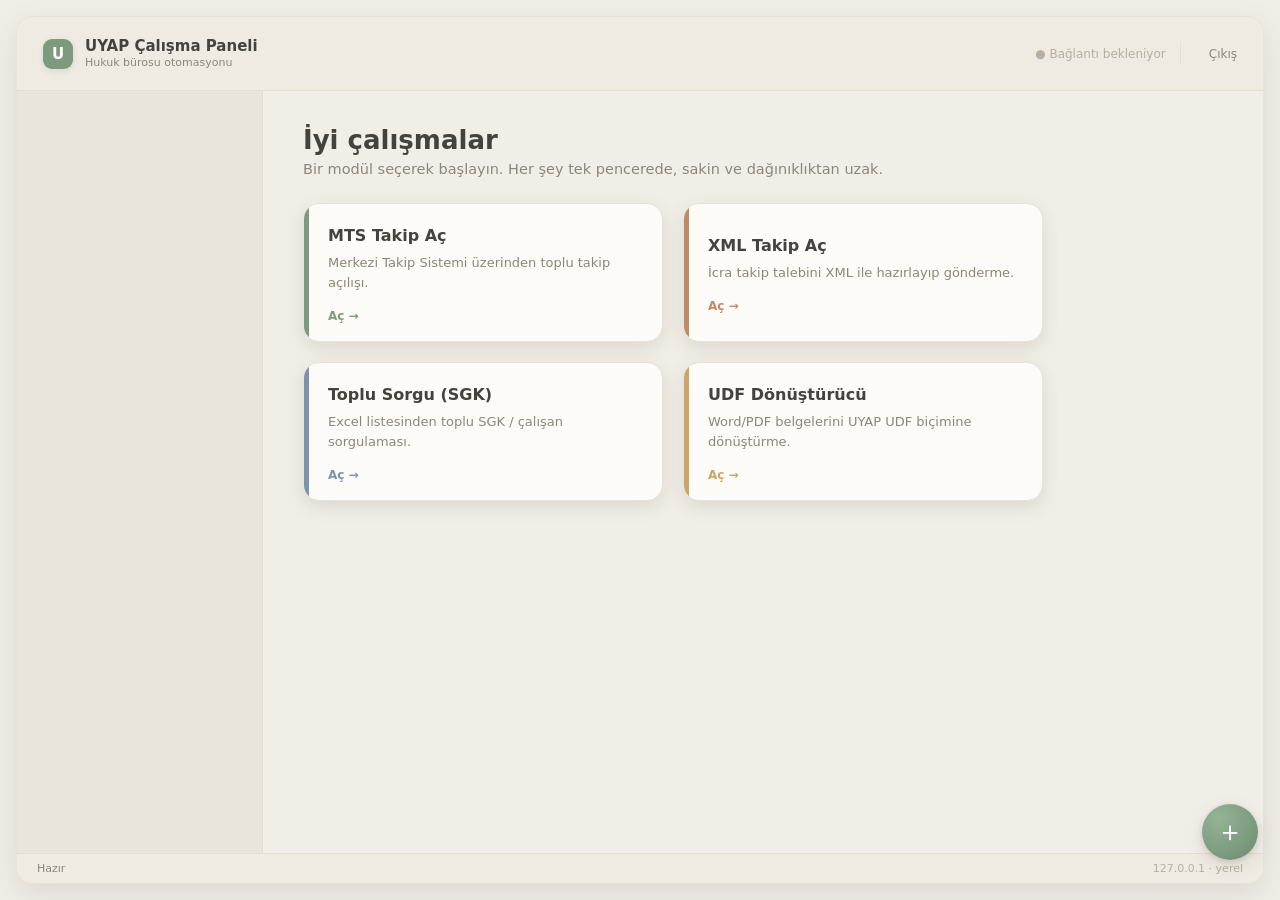
==== commit 201abbac: "Hukuk Dosyalarım modülü + evrak indirme/birleştirme + UDF->PDF desteği İcra Dosyalarım'a paralel, Hu" ====
--- a/Panel/web/index.html
+++ b/Panel/web/index.html
@@ -246,13 +246,17 @@
 
       <div class="sgk-toolbar">
         <button class="conn-btn inline" id="icra-sorgula">Sorgula</button>
+        <button class="conn-btn ghost inline" id="icra-pause" disabled>Duraklat</button>
+        <button class="conn-btn ghost inline" id="icra-stop" disabled>Durdur</button>
         <button class="conn-btn ghost inline" id="icra-temizle">Temizle</button>
+        <button class="conn-btn ghost inline" id="icra-detay">Dosya Görüntüle</button>
         <span class="conn-status" id="icra-status"></span>
         <span class="conn-status" id="icra-sayac" style="margin-left:auto"></span>
       </div>
 
       <p class="conn-hint">Başlık altındaki kutulara yazarak sonuçları anında daraltın;
-        Enter ya da “Sorgula” ile UYAP’tan yeniden çekersiniz.</p>
+        Enter ya da “Sorgula” ile UYAP’tan yeniden çekersiniz. Bir satıra tıklayıp
+        “Dosya Görüntüle” ile Dosya Bilgileri ayrıntısını çekebilirsiniz.</p>
 
       <div class="sgk-tablewrap">
         <table class="sgk-table" id="icra-table">
@@ -429,6 +433,199 @@
         İstemediğinizde kaldırın — çekirdek (UYAP Bağlantısı, Mağaza, Ayarlar) her zaman
         kalır. Etkinleştirme masaüstü uygulamayla paylaşılır.</p>
       <div class="store-grid" id="store-grid"></div>
+    </section>
+
+    <!-- Dosyalarım (Tümü) -->
+    <section class="panel" data-panel="dosyalarim_genel">
+      <h1 class="h1">Dosyalarım (Tümü)</h1>
+      <p class="sub">Senkron Kapsamı'nda seçilen tüm yargı türü/birimlerindeki dosyalar.
+        Bu liste yerel veritabanından gelir; UYAP'tan tazelemek için “Yenile”'yi kullanın.</p>
+
+      <div class="conn-card icra-criteria">
+        <div class="icra-row">
+          <label class="icra-k">Yargı Türü</label>
+          <select id="dg-tur"><option>Tümü</option></select>
+          <label class="icra-k">Yargı Birimi</label>
+          <select id="dg-birim"><option>Tümü</option></select>
+          <label class="icra-k">Mahkeme</label>
+          <select id="dg-mahkeme"><option>Tümü</option></select>
+          <label class="icra-k">Dosya Türü</label>
+          <select id="dg-dosya-tur"><option>Tümü</option></select>
+          <label class="icra-k">Durum</label>
+          <select id="dg-durum"><option>Tümü</option></select>
+        </div>
+        <div class="icra-row">
+          <label class="icra-k">Açılış Tarihi</label>
+          <input type="text" id="dg-tarih-bas" class="icra-inp" placeholder="GG.AA.YYYY">
+          <span class="icra-dash">–</span>
+          <input type="text" id="dg-tarih-bit" class="icra-inp" placeholder="GG.AA.YYYY">
+          <label class="icra-k">Taraf Adı</label>
+          <input type="text" id="dg-taraf-adi" class="icra-inp" placeholder="Ad, soyad veya unvan">
+        </div>
+        <div class="icra-row" id="dg-icra-extra" style="display:none">
+          <label class="icra-k">Alacaklı</label>
+          <input type="text" id="dg-alacakli" class="icra-inp" list="dg-alacakli-list" placeholder="Alacaklı ad, soyad veya unvan — seçin ya da yazın">
+          <datalist id="dg-alacakli-list"></datalist>
+          <label class="icra-k">Borçlu</label>
+          <input type="text" id="dg-borclu" class="icra-inp" list="dg-borclu-list" placeholder="Borçlu ad, soyad veya unvan — seçin ya da yazın">
+          <datalist id="dg-borclu-list"></datalist>
+        </div>
+      </div>
+
+      <div class="sgk-toolbar">
+        <button class="conn-btn inline" id="dg-filtrele">Filtrele</button>
+        <button class="conn-btn ghost inline" id="dg-temizle">Temizle</button>
+        <button class="conn-btn ghost inline" id="dg-yenile">Yenile (UYAP'tan Güncelle)</button>
+        <button class="conn-btn ghost inline" id="dg-yenile-tumu">Tüm Dosyaları Güncelle</button>
+        <button class="conn-btn ghost inline" id="dg-pause" disabled>Duraklat</button>
+        <button class="conn-btn ghost inline" id="dg-stop" disabled>Durdur</button>
+        <button class="conn-btn ghost inline" id="dg-detay">Dosya Görüntüle</button>
+        <span class="conn-status" id="dg-status"></span>
+      </div>
+
+      <div class="sgk-tablewrap">
+        <table class="sgk-table" id="dg-table">
+          <thead>
+            <tr id="dg-head"></tr>
+            <tr id="dg-filter-row"></tr>
+          </thead>
+          <tbody id="dg-body"></tbody>
+        </table>
+      </div>
+
+      <div class="logbox" id="dg-log"></div>
+    </section>
+
+    <!-- Hukuk Dosyalarım -->
+    <section class="panel" data-panel="hukuk_dosyalarim">
+      <h1 class="h1">Hukuk Dosyalarım</h1>
+      <p class="sub">Senkron Kapsamı'nda seçilen Hukuk dosyaları. Bu liste yerel veritabanından
+        gelir; UYAP'tan tazelemek için “Yenile”'yi kullanın.</p>
+
+      <div class="conn-card icra-criteria">
+        <div class="icra-row">
+          <label class="icra-k">Yargı Birimi</label>
+          <select id="hd-birim"><option>Tümü</option></select>
+          <label class="icra-k">Mahkeme</label>
+          <select id="hd-mahkeme"><option>Tümü</option></select>
+          <label class="icra-k">Dosya Türü</label>
+          <select id="hd-dosya-tur"><option>Tümü</option></select>
+          <label class="icra-k">Durum</label>
+          <select id="hd-durum"><option>Tümü</option></select>
+        </div>
+        <div class="icra-row">
+          <label class="icra-k">Açılış Tarihi</label>
+          <input type="text" id="hd-tarih-bas" class="icra-inp" placeholder="GG.AA.YYYY">
+          <span class="icra-dash">–</span>
+          <input type="text" id="hd-tarih-bit" class="icra-inp" placeholder="GG.AA.YYYY">
+          <label class="icra-k">Taraf Adı (Davacı/Davalı)</label>
+          <input type="text" id="hd-taraf-adi" class="icra-inp" placeholder="Ad, soyad veya unvan">
+        </div>
+      </div>
+
+      <div class="sgk-toolbar">
+        <button class="conn-btn inline" id="hd-filtrele">Filtrele</button>
+        <button class="conn-btn ghost inline" id="hd-temizle">Temizle</button>
+        <button class="conn-btn ghost inline" id="hd-yenile">Yenile (UYAP'tan Güncelle)</button>
+        <button class="conn-btn ghost inline" id="hd-pause" disabled>Duraklat</button>
+        <button class="conn-btn ghost inline" id="hd-stop" disabled>Durdur</button>
+        <button class="conn-btn ghost inline" id="hd-detay">Dosya Görüntüle</button>
+        <span class="conn-status" id="hd-status"></span>
+      </div>
+
+      <div class="sgk-tablewrap">
+        <table class="sgk-table" id="hd-table">
+          <thead>
+            <tr id="hd-head"></tr>
+            <tr id="hd-filter-row"></tr>
+          </thead>
+          <tbody id="hd-body"></tbody>
+        </table>
+      </div>
+
+      <div class="logbox" id="hd-log"></div>
+    </section>
+
+    <!-- Barkod Sorgu (Kapalı Tebligat — PTT) -->
+    <section class="panel" data-panel="barkod_sorgu">
+      <h1 class="h1">Barkod Sorgu (Kapalı Tebligat — PTT)</h1>
+      <p class="sub">Aşağıdan İcra dosyalarınızı (yerel veritabanından, "Dosyalarım (Tümü)" ile aynı
+        kaynaktan) filtreleyip seçin ve "Seçilenleri Sorgula"ya basın — her dosyadaki 'Kapalı
+        Tebligat' evrakının barkodu PTT'de sorgulanır ve sonuç veritabanına kaydedilir.</p>
+
+      <div class="conn-card icra-criteria">
+        <div class="icra-row">
+          <label class="icra-k">İcra Dairesi</label>
+          <select id="bk-birim"><option>Tümü</option></select>
+          <label class="icra-k">Durum</label>
+          <select id="bk-durum"><option>Tümü</option></select>
+        </div>
+        <div class="icra-row">
+          <label class="icra-k">Açılış Tarihi</label>
+          <input type="text" id="bk-tarih-bas" class="icra-inp" placeholder="GG.AA.YYYY">
+          <span class="icra-dash">–</span>
+          <input type="text" id="bk-tarih-bit" class="icra-inp" placeholder="GG.AA.YYYY">
+          <label class="icra-k">Alacaklı</label>
+          <input type="text" id="bk-alacakli" class="icra-inp" list="bk-alacakli-list" placeholder="Alacaklı ad, soyad veya unvan">
+          <datalist id="bk-alacakli-list"></datalist>
+          <label class="icra-k">Borçlu</label>
+          <input type="text" id="bk-borclu" class="icra-inp" list="bk-borclu-list" placeholder="Borçlu ad, soyad veya unvan">
+          <datalist id="bk-borclu-list"></datalist>
+        </div>
+      </div>
+
+      <div class="sgk-toolbar">
+        <button class="conn-btn inline" id="bk-filtrele">Filtrele</button>
+        <button class="conn-btn ghost inline" id="bk-temizle">Temizle</button>
+        <button class="conn-btn ghost inline" id="bk-sorgula">Seçilenleri Sorgula</button>
+        <button class="conn-btn ghost inline" id="bk-pause" disabled>Duraklat</button>
+        <button class="conn-btn ghost inline" id="bk-stop" disabled>Durdur</button>
+        <span class="conn-status" id="bk-status"></span>
+      </div>
+
+      <div class="sgk-tablewrap">
+        <table class="sgk-table" id="bk-table">
+          <thead>
+            <tr id="bk-head"></tr>
+            <tr id="bk-filter-row"></tr>
+          </thead>
+          <tbody id="bk-body"></tbody>
+        </table>
+      </div>
+
+      <div class="logbox" id="bk-log"></div>
+
+      <div class="panel-head" style="margin-top:24px">
+        <h1 class="h1" style="font-size:18px">Geçmiş Barkod Sorgu Sonuçları</h1>
+      </div>
+      <p class="sub">Veritabanına daha önce kaydedilmiş sonuçlar (barkod/PTT durumu/mazbata).</p>
+      <div class="sgk-toolbar">
+        <button class="conn-btn ghost inline" id="bk-gecmis-yenile">Geçmişi Yenile</button>
+        <span class="conn-status" id="bk-gecmis-status"></span>
+      </div>
+      <div class="sgk-tablewrap">
+        <table class="sgk-table" id="bk-gecmis-table">
+          <thead><tr id="bk-gecmis-head"></tr></thead>
+          <tbody id="bk-gecmis-body"></tbody>
+        </table>
+      </div>
+    </section>
+
+    <!-- Senkron Kapsamı -->
+    <section class="panel" data-panel="senkron_kapsami">
+      <div class="panel-head">
+        <h1 class="h1">Senkron Kapsamı</h1>
+      </div>
+      <p class="sub">Hangi yargı türü ve yargı biriminin dosyaları arka planda taranıp indirilsin?
+        Hiçbir kutu işaretlenmezse senkron çalışmaz. Burada kaydedilen seçim masaüstü uygulamada
+        da geçerlidir.</p>
+
+      <div class="sk-toolbar">
+        <button class="conn-btn inline" id="sk-save">Kaydet</button>
+        <span class="conn-status" id="sk-status"></span>
+      </div>
+
+      <div class="sk-grid" id="sk-grid"></div>
     </section>
 
     <!-- Ayarlar -->
@@ -469,6 +666,18 @@
         </div>
         <span class="conn-status" id="set-status"></span>
       </div>
+
+      <div class="conn-card set-card">
+        <span class="legend">Taraf Görünümü</span>
+        <h3>Kendi Vekil Ad(lar)ı</h3>
+        <p class="conn-hint">Kalabalık İcra dosyalarında (Dosyalarım — Tümü ekranı) Alacaklı ve
+          Borçlu dışında ayrıca vekili olduğunuz taraf da gösterilsin diye kendi ad-soyad(lar)ınızı
+          UYAP'taki vekil kaydınızla AYNI yazımla, birden fazlaysa virgülle ayırarak girin
+          (ör. "Utku Alpaslan").</p>
+        <input type="text" id="set-kendi-vekil" class="icra-inp" placeholder="Utku Alpaslan">
+        <button class="conn-btn" id="set-kendi-vekil-kaydet" style="margin-top:10px">Kaydet</button>
+        <span class="conn-status" id="set-kendi-vekil-status"></span>
+      </div>
     </section>
 
   </main>
@@ -552,12 +761,17 @@
 
 <script src="static/app.js"></script>
 <script src="static/conn.js"></script>
+<script src="static/toplu_is.js"></script>
 <script src="static/udf.js"></script>
 <script src="static/sgk.js"></script>
 <script src="static/icra.js"></script>
 <script src="static/mts.js"></script>
 <script src="static/logger.js"></script>
 <script src="static/uretilmis.js"></script>
+<script src="static/dosyalarim_genel.js"></script>
+<script src="static/hukuk.js"></script>
+<script src="static/barkod.js"></script>
+<script src="static/senkron_kapsami.js"></script>
 <script src="static/settings.js"></script>
 </body>
 </html>
--- a/Panel/web/static/style.css
+++ b/Panel/web/static/style.css
@@ -377,6 +377,23 @@
 .set-opt-body small{font-size:12.5px;color:var(--ink-faint);line-height:1.5}
 #set-status{display:block;margin-top:12px}
 
+/* ── Senkron Kapsamı ── */
+.sk-toolbar{display:flex;align-items:center;gap:14px;margin:20px 0}
+.sk-toolbar .conn-btn{margin-bottom:0}
+.sk-grid{display:grid;grid-template-columns:repeat(2,minmax(0,1fr));gap:16px}
+.sk-card{padding:16px 18px}
+.sk-card-head{display:flex;align-items:center;justify-content:space-between;flex-wrap:wrap;gap:8px 16px}
+.sk-card-head h3{margin:0;font-size:14.5px;font-weight:600;color:var(--ink)}
+.sk-tumu{display:flex;align-items:center;gap:7px;font-size:12.5px;color:var(--ink-soft);cursor:pointer}
+.sk-tumu input{accent-color:var(--clay);cursor:pointer}
+.sk-birim-list{display:flex;flex-direction:column;gap:5px;margin-top:12px;max-height:220px;overflow-y:auto}
+.sk-birim{display:flex;align-items:center;gap:8px;font-size:12.5px;color:var(--ink);cursor:pointer}
+.sk-birim input{accent-color:var(--sage);cursor:pointer}
+.sk-birim input:disabled{cursor:default}
+.sk-bos{color:var(--ink-faint);font-size:12px}
+.sk-yenile{margin-top:10px;padding:0}
+@media (max-width:900px){.sk-grid{grid-template-columns:1fr}}
+
 /* ── İcra · Dosyalarım ── */
 .icra-criteria{margin:6px 0 14px;padding:14px 16px}
 .icra-row{display:flex;flex-wrap:wrap;align-items:center;gap:8px}
@@ -396,6 +413,9 @@
   border-radius:6px;font:inherit;font-size:12.5px;color:var(--ink);background:#fff}
 .icra-colbox:focus{outline:none;border-color:var(--sage)}
 #icra-table thead tr:nth-child(2) th{padding-top:0;padding-bottom:6px}
+#dg-table thead tr:nth-child(2) th{padding-top:0;padding-bottom:6px}
+#icra-table tbody tr.icra-row-selected{background:var(--sage-tint)}
+#dg-table tbody tr.icra-row-selected{background:var(--sage-tint)}
 
 /* ── MTS Takip Açma ── */
 .mts-ayar{margin:6px 0 14px;padding:14px 16px}
@@ -434,6 +454,10 @@
 .ur-row label{font-size:12.5px;color:var(--ink-soft,var(--ink));width:200px;text-align:right}
 .ur-sonuc{margin:12px 0;padding:0;overflow:auto;max-height:420px}
 .ur-sonuc>.conn-hint{padding:16px}
+.ur-th{cursor:pointer;user-select:none}
+.ur-th:hover{background:var(--sage-tint,#eef3ec)}
+.ur-filtrow th{padding:4px 6px;background:var(--card)}
+.ur-filtre{width:100%;box-sizing:border-box;font-size:12px;padding:3px 6px;font-weight:400}
 
 /* ── Dar ekran ── */
 @media(max-width:820px){
